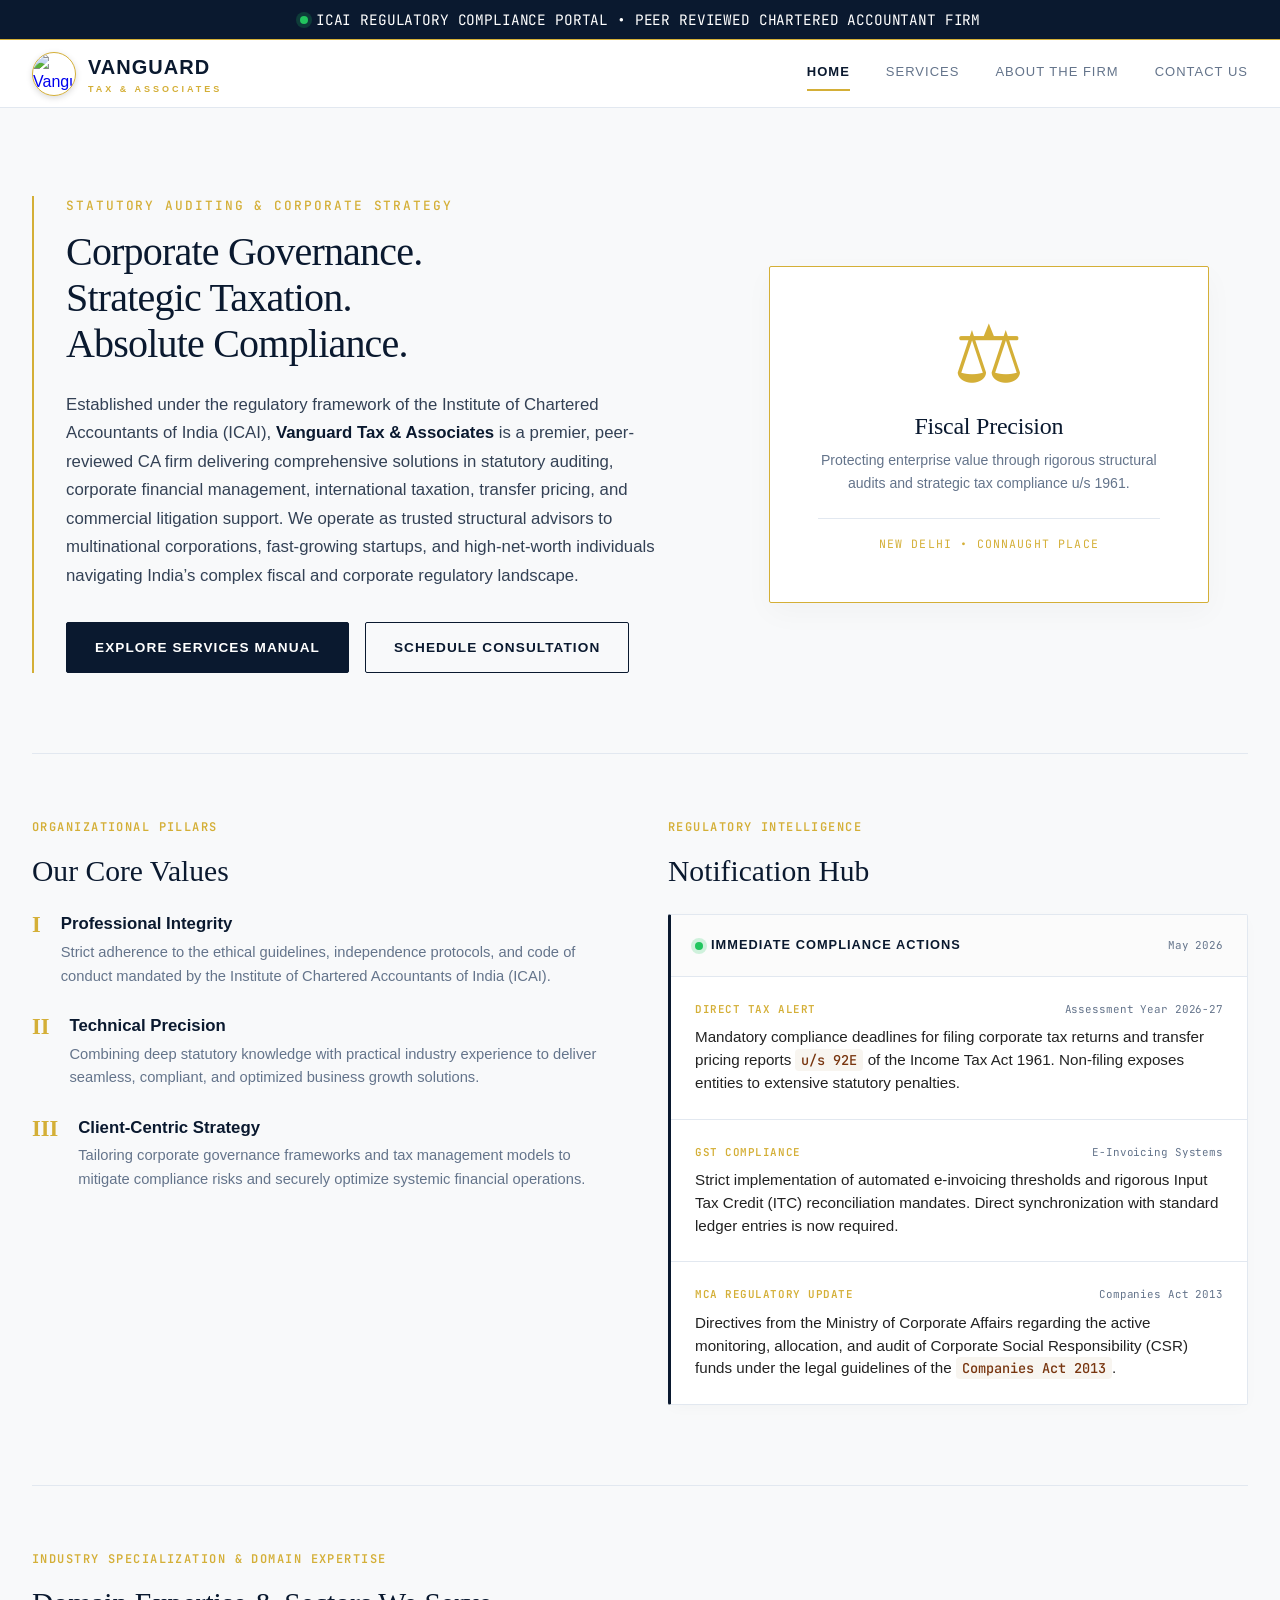
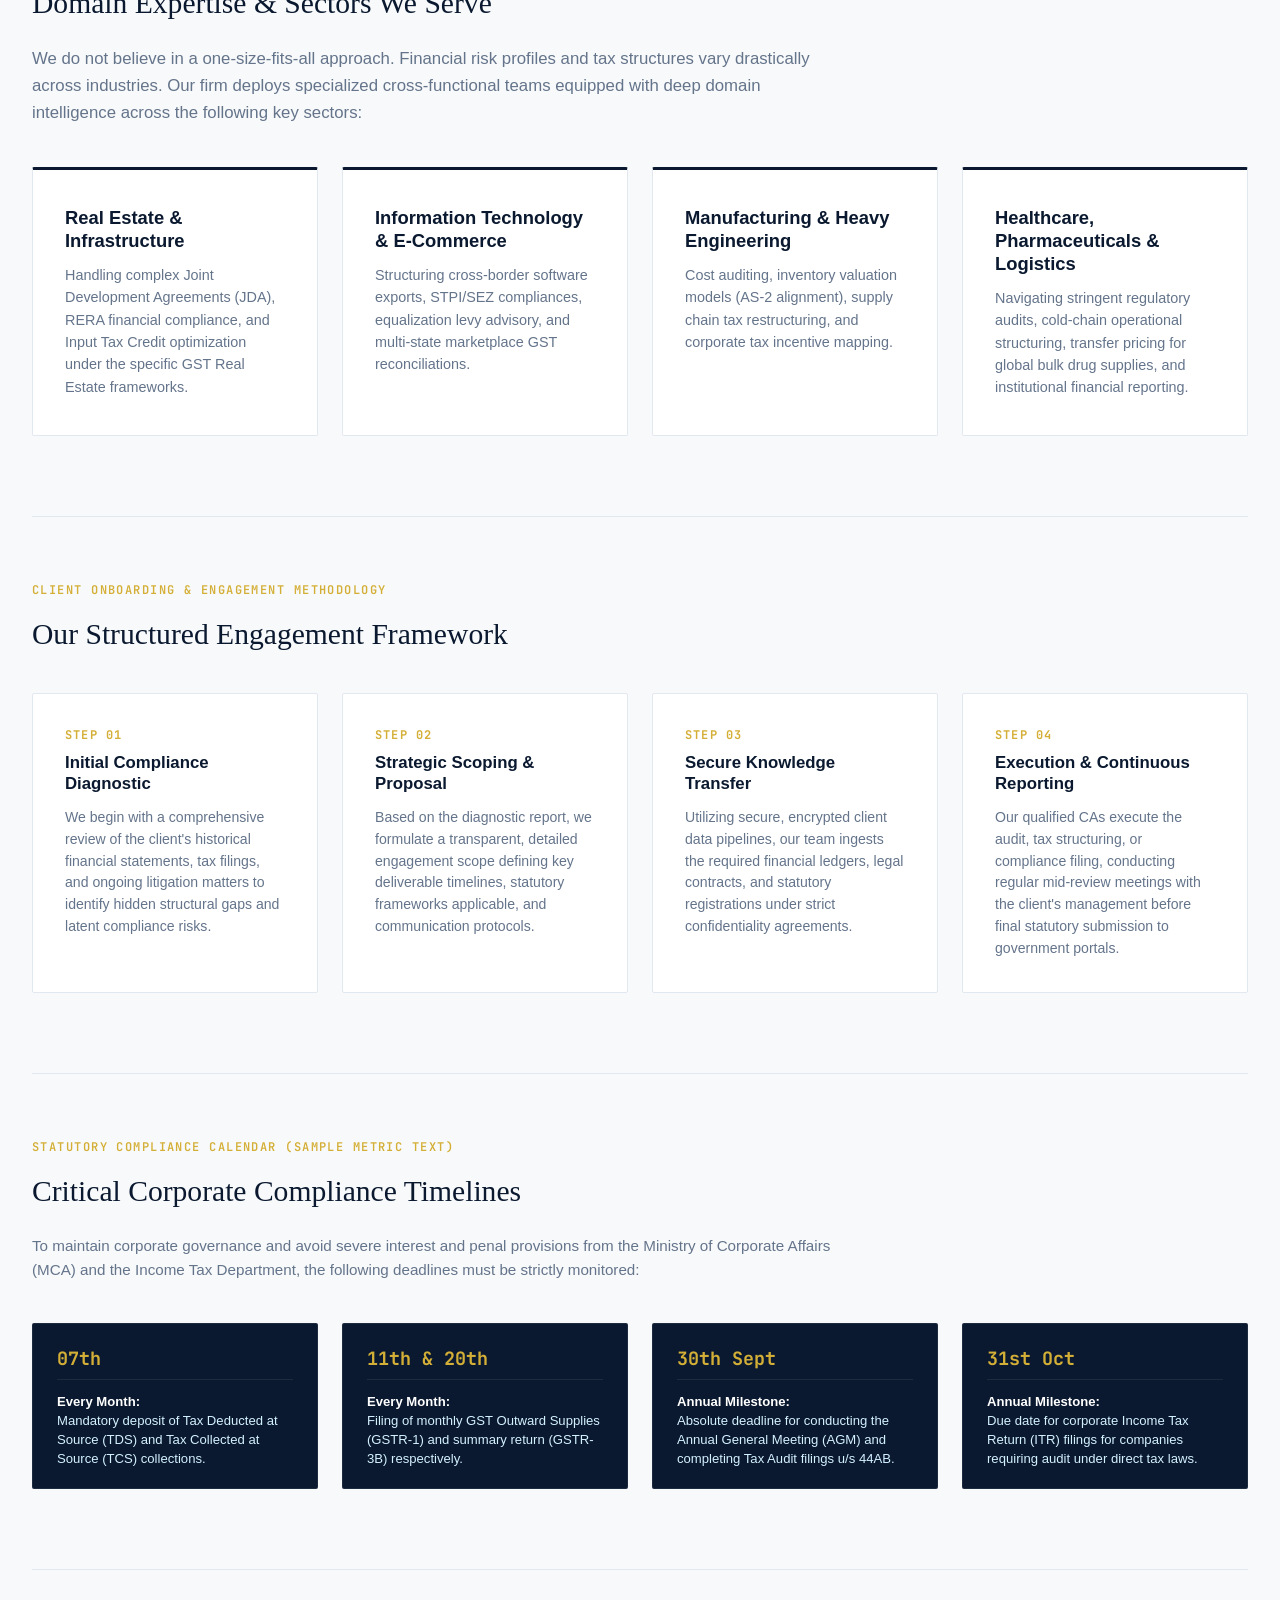
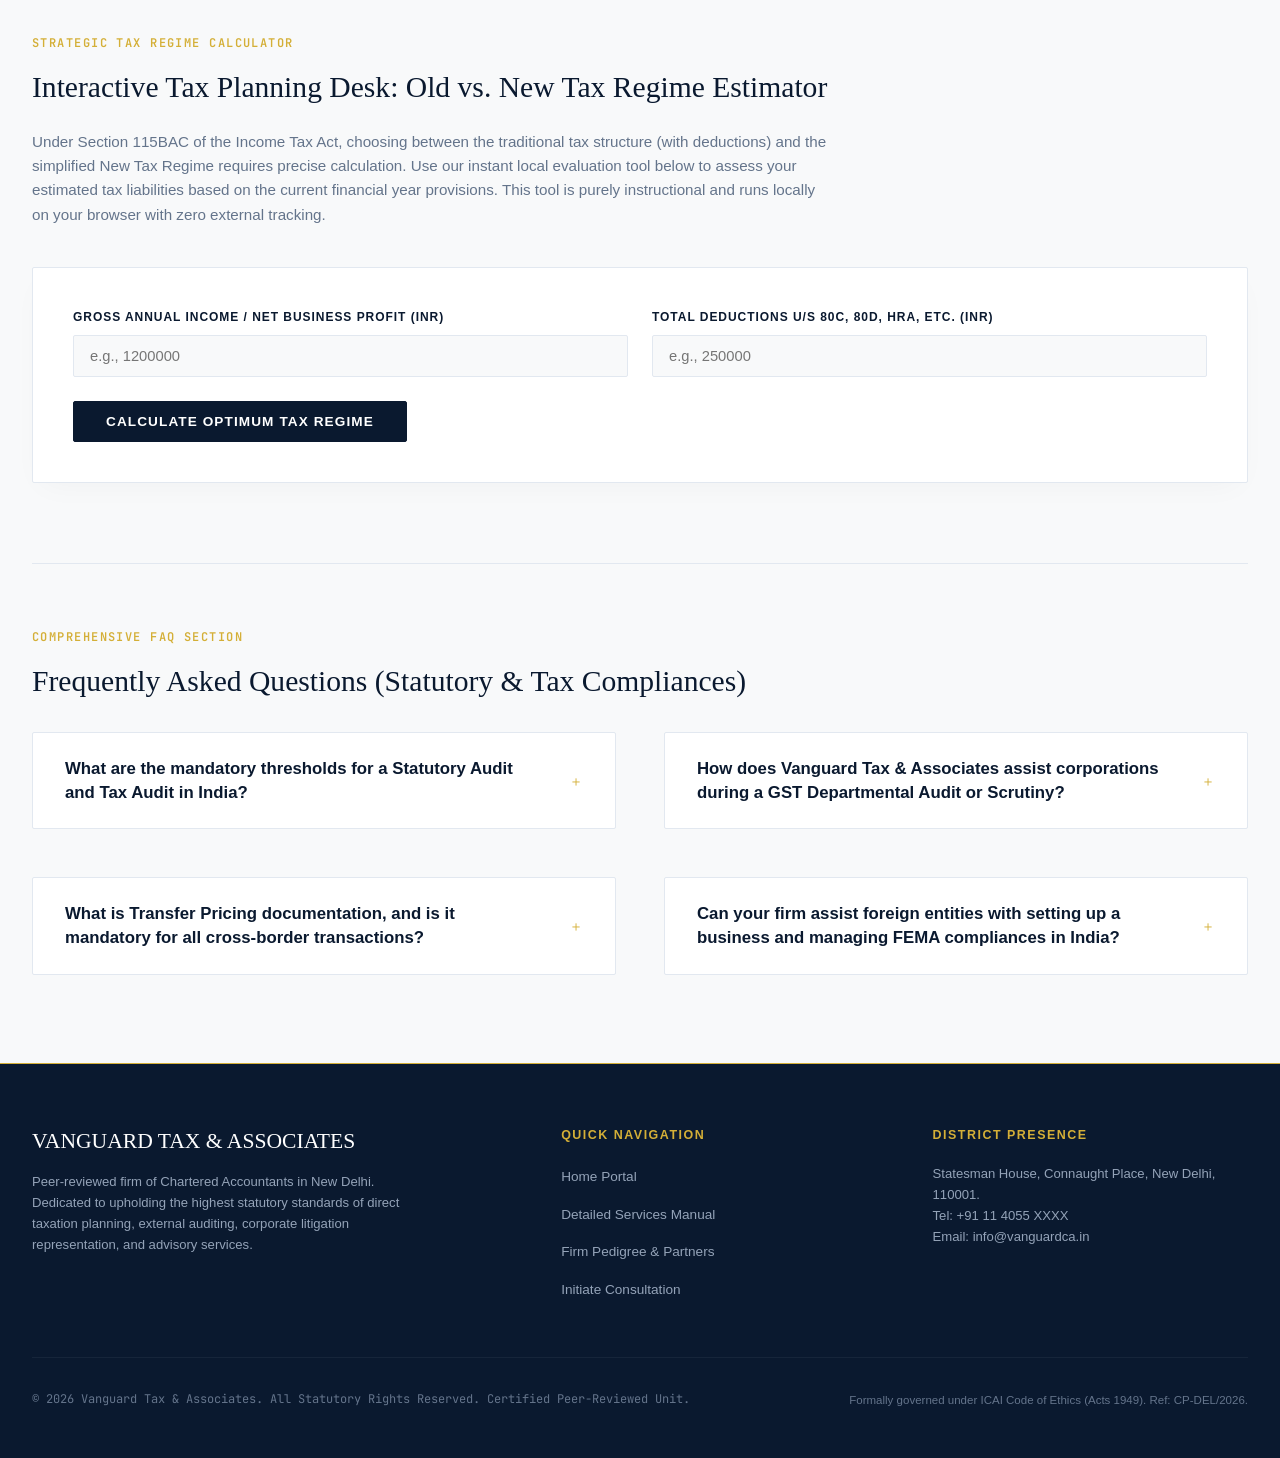
==== index.html @ 653e370d "Add files via upload" ====
<!doctype html>
<html lang="en">
  <head>
    <meta charset="UTF-8" />
    <meta name="viewport" content="width=device-width, initial-scale=1.0" />
    <title>Vanguard Tax & Associates | Premium CA Firm New Delhi</title>
    <!-- Premium Google Typography Integration -->
    <link rel="preconnect" href="https://fonts.googleapis.com" />
    <link rel="preconnect" href="https://fonts.gstatic.com" crossorigin />
    <link href="https://fonts.googleapis.com/css2?family=Inter:wght@400;500;600;700&family=Playfair+Display:ital,wght@0,500;0,600;0,700;1,400&family=JetBrains+Mono:wght@400;500;600&display=swap" rel="stylesheet" />
    <link rel="icon" type="image/png" href="./assets/vanguard_logo.png" />
    <link rel="stylesheet" href="./style.css" />
  </head>
  <body>

    <!-- Statutory Regulatory Top Banner -->
    <div class="statutory-header-banner" id="bannerTop">
      <div class="container">
        <span class="tracker-pulse"></span>
        <span class="text-mono">ICAI Regulatory Compliance Portal • Peer Reviewed Chartered Accountant Firm</span>
      </div>
    </div>

    <!-- Sticky Navigation & Premium Brand Header -->
    <header id="siteHeader">
      <div class="container header-container">
        <!-- Logo Emblem & Text -->
        <a href="/" class="logo-block" id="logoLink">
          <img src="./assets/vanguard_logo.png" alt="Vanguard Logo" class="logo-graphic-img" id="logoGraphic" referrerPolicy="no-referrer">
          <div class="logo-text">
            <span class="logo-title">VANGUARD</span>
            <span class="logo-subtitle">TAX & ASSOCIATES</span>
          </div>
        </a>

        <!-- Mobile Navigation Hamburger -->
        <button class="menu-toggle" id="menuBtn" aria-label="Toggle Navigation Menu">
          <span></span>
          <span></span>
          <span></span>
        </button>

        <!-- Desktop Navigation Menu -->
        <nav id="navMenu">
          <a href="/" class="nav-link active-nav" id="navLinkHome">Home</a>
          <a href="./services" class="nav-link" id="navLinkServices">Services</a>
          <a href="./about" class="nav-link" id="navLinkAbout">About the Firm</a>
          <a href="./contact" class="nav-link" id="navLinkContact">Contact Us</a>
        </nav>
      </div>
    </header>

    <!-- Main Workspace Area -->
    <main id="mainWorkspace">

      <!-- ============================================== -->
      <!-- PAGE 1: HOME PAGE VIEW                        -->
      <!-- ============================================== -->
      <section id="home" class="page-section">
        <div class="container">
          <div class="hero-layout">
            <!-- Left Editorial Text Content -->
            <div class="hero-editorial" id="heroTextPanel">
              <span class="hero-label">STATUTORY AUDITING & CORPORATE STRATEGY</span>
              <h1 class="hero-title" id="mainHeadline">
                Corporate Governance. <br />
                Strategic Taxation. <br />
                Absolute Compliance.
              </h1>
              <p class="hero-body" id="firmOverview">
                Established under the regulatory framework of the Institute of Chartered Accountants of India (ICAI), 
                <strong>Vanguard Tax & Associates</strong> is a premier, peer-reviewed CA firm delivering comprehensive solutions 
                in statutory auditing, corporate financial management, international taxation, transfer pricing, and commercial 
                litigation support. We operate as trusted structural advisors to multinational corporations, fast-growing 
                startups, and high-net-worth individuals navigating India’s complex fiscal and corporate regulatory landscape.
              </p>
              <div class="cta-group">
                <a href="./services" class="btn btn-primary" id="homeCtaServices">Explore Services Manual</a>
                <a href="./contact" class="btn btn-secondary" id="homeCtaContact">Schedule Consultation</a>
              </div>
            </div>

            <!-- Right Image Placeholder / Emblem Element -->
            <div style="display: flex; justify-content: center; align-items: center;" id="heroDesignPanel">
              <div style="border: 1px solid var(--color-border-gold); padding: 3rem; background-color: var(--color-bg-card); text-align: center; border-radius: 2px; box-shadow: 0 10px 30px rgba(0,0,0,0.03); max-width: 440px;">
                <span style="font-family: var(--font-serif); font-size: 5rem; line-height: 1; color: var(--color-secondary); display: block; margin-bottom: 1rem;">⚖</span>
                <h3 style="font-size: 1.5rem; margin-bottom: 0.5rem; letter-spacing: -0.01em;">Fiscal Precision</h3>
                <p style="font-size: 0.88rem; color: var(--color-neutral-muted); margin-bottom: 1.5rem;">Protecting enterprise value through rigorous structural audits and strategic tax compliance u/s 1961.</p>
                <div style="font-family: var(--font-mono); font-size: 0.72rem; color: var(--color-secondary); border-top: 1px solid var(--color-border-subtle); padding-top: 1rem; text-transform: uppercase; letter-spacing: 0.1em;">
                  NEW DELHI • CONNAUGHT PLACE
                </div>
              </div>
            </div>
          </div>

          <!-- Horizontal Segment: Core Values & Regulatory Updates -->
          <div class="home-row">
            <!-- Core Values Segment -->
            <div id="coreValuesColumn">
              <span class="section-tag">ORGANIZATIONAL PILLARS</span>
              <h2 class="sculpted-heading">Our Core Values</h2>
              <div class="values-container" id="valuesContainer">
                <!-- Value 1 -->
                <div class="value-item" id="valueItem1">
                  <div class="value-marker">I</div>
                  <div class="value-content">
                    <h4>Professional Integrity</h4>
                    <p>Strict adherence to the ethical guidelines, independence protocols, and code of conduct mandated by the Institute of Chartered Accountants of India (ICAI).</p>
                  </div>
                </div>
                <!-- Value 2 -->
                <div class="value-item" id="valueItem2">
                  <div class="value-marker">II</div>
                  <div class="value-content">
                    <h4>Technical Precision</h4>
                    <p>Combining deep statutory knowledge with practical industry experience to deliver seamless, compliant, and optimized business growth solutions.</p>
                  </div>
                </div>
                <!-- Value 3 -->
                <div class="value-item" id="valueItem3">
                  <div class="value-marker">III</div>
                  <div class="value-content">
                    <h4>Client-Centric Strategy</h4>
                    <p>Tailoring corporate governance frameworks and tax management models to mitigate compliance risks and securely optimize systemic financial operations.</p>
                  </div>
                </div>
              </div>
            </div>

            <!-- Interactive Regulatory Tracker Segment -->
            <div id="trackerColumn">
              <span class="section-tag">REGULATORY INTELLIGENCE</span>
              <h2 class="sculpted-heading">Notification Hub</h2>
              <div class="tracker-card" id="trackerCard">
                <div class="tracker-header">
                  <span class="tracker-title">
                    <span class="tracker-pulse"></span>
                    Immediate Compliance Actions
                  </span>
                  <span class="tracker-date text-mono">May 2026</span>
                </div>
                <!-- Alert List -->
                <div class="tracker-list">
                  <!-- Alert 1 -->
                  <div class="tracker-item" id="trackerItemIT">
                    <div class="badge-row">
                      <span class="tracker-category">Direct Tax Alert</span>
                      <span class="tracker-date text-mono">Assessment Year 2026-27</span>
                    </div>
                    <p class="tracker-text">
                      Mandatory compliance deadlines for filing corporate tax returns and transfer pricing reports <span class="legal-code">u/s 92E</span> of the Income Tax Act 1961. Non-filing exposes entities to extensive statutory penalties.
                    </p>
                  </div>
                  <!-- Alert 2 -->
                  <div class="tracker-item" id="trackerItemGST">
                    <div class="badge-row">
                      <span class="tracker-category">GST Compliance</span>
                      <span class="tracker-date text-mono">E-Invoicing Systems</span>
                    </div>
                    <p class="tracker-text">
                      Strict implementation of automated e-invoicing thresholds and rigorous Input Tax Credit (ITC) reconciliation mandates. Direct synchronization with standard ledger entries is now required.
                    </p>
                  </div>
                  <!-- Alert 3 -->
                  <div class="tracker-item" id="trackerItemMCA">
                    <div class="badge-row">
                      <span class="tracker-category">MCA Regulatory Update</span>
                      <span class="tracker-date text-mono">Companies Act 2013</span>
                    </div>
                    <p class="tracker-text">
                      Directives from the Ministry of Corporate Affairs regarding the active monitoring, allocation, and audit of Corporate Social Responsibility (CSR) funds under the legal guidelines of the <span class="legal-code">Companies Act 2013</span>.
                    </p>
                  </div>
                </div>
              </div>
            </div>
          </div>

          <!-- ============================================== -->
          <!-- INDUSTRY SECTORS WE SERVE                      -->
          <!-- ============================================== -->
          <div class="industry-wrapper" id="industrySpecialization">
            <span class="section-tag">INDUSTRY SPECIALIZATION & DOMAIN EXPERTISE</span>
            <h2 class="sculpted-heading">Domain Expertise & Sectors We Serve</h2>
            <p class="industry-desc">
              We do not believe in a one-size-fits-all approach. Financial risk profiles and tax structures vary drastically across industries. Our firm deploys specialized cross-functional teams equipped with deep domain intelligence across the following key sectors:
            </p>
            <div class="industry-bento-grid">
              <!-- Sector 1 -->
              <div class="industry-sector-box" id="sectorRealEstate">
                <h3 class="sector-title">Real Estate & Infrastructure</h3>
                <p class="sector-text">
                  Handling complex Joint Development Agreements (JDA), RERA financial compliance, and Input Tax Credit optimization under the specific GST Real Estate frameworks.
                </p>
              </div>
              <!-- Sector 2 -->
              <div class="industry-sector-box" id="sectorTechEcommerce">
                <h3 class="sector-title">Information Technology & E-Commerce</h3>
                <p class="sector-text">
                  Structuring cross-border software exports, STPI/SEZ compliances, equalization levy advisory, and multi-state marketplace GST reconciliations.
                </p>
              </div>
              <!-- Sector 3 -->
              <div class="industry-sector-box" id="sectorManufacturing">
                <h3 class="sector-title">Manufacturing & Heavy Engineering</h3>
                <p class="sector-text">
                  Cost auditing, inventory valuation models (AS-2 alignment), supply chain tax restructuring, and corporate tax incentive mapping.
                </p>
              </div>
              <!-- Sector 4 -->
              <div class="industry-sector-box" id="sectorHealthcare">
                <h3 class="sector-title">Healthcare, Pharmaceuticals & Logistics</h3>
                <p class="sector-text">
                  Navigating stringent regulatory audits, cold-chain operational structuring, transfer pricing for global bulk drug supplies, and institutional financial reporting.
                </p>
              </div>
            </div>
          </div>

          <!-- ============================================== -->
          <!-- CLIENT ONBOARDING & METHODOLOGY                -->
          <!-- ============================================== -->
          <div class="engagement-wrapper" id="clientEngagement">
            <span class="section-tag">CLIENT ONBOARDING & ENGAGEMENT METHODOLOGY</span>
            <h2 class="sculpted-heading">Our Structured Engagement Framework</h2>
            <div class="steps-timeline-grid">
              <!-- Step 1 -->
              <div class="step-box" id="stepDiagnostic">
                <span class="step-num">Step 01</span>
                <h3 class="step-heading">Initial Compliance Diagnostic</h3>
                <p class="step-desc">
                  We begin with a comprehensive review of the client's historical financial statements, tax filings, and ongoing litigation matters to identify hidden structural gaps and latent compliance risks.
                </p>
              </div>
              <!-- Step 2 -->
              <div class="step-box" id="stepProposal">
                <span class="step-num">Step 02</span>
                <h3 class="step-heading">Strategic Scoping & Proposal</h3>
                <p class="step-desc">
                  Based on the diagnostic report, we formulate a transparent, detailed engagement scope defining key deliverable timelines, statutory frameworks applicable, and communication protocols.
                </p>
              </div>
              <!-- Step 3 -->
              <div class="step-box" id="stepTransfer">
                <span class="step-num">Step 03</span>
                <h3 class="step-heading">Secure Knowledge Transfer</h3>
                <p class="step-desc">
                  Utilizing secure, encrypted client data pipelines, our team ingests the required financial ledgers, legal contracts, and statutory registrations under strict confidentiality agreements.
                </p>
              </div>
              <!-- Step 4 -->
              <div class="step-box" id="stepExecution">
                <span class="step-num">Step 04</span>
                <h3 class="step-heading">Execution & Continuous Reporting</h3>
                <p class="step-desc">
                  Our qualified CAs execute the audit, tax structuring, or compliance filing, conducting regular mid-review meetings with the client's management before final statutory submission to government portals.
                </p>
              </div>
            </div>
          </div>

          <!-- ============================================== -->
          <!-- STATUTORY COMPLIANCE CALENDAR                  -->
          <!-- ============================================== -->
          <div class="compliance-calendar-wrapper" id="complianceCalendar">
            <span class="section-tag">STATUTORY COMPLIANCE CALENDAR (SAMPLE METRIC TEXT)</span>
            <h2 class="sculpted-heading">Critical Corporate Compliance Timelines</h2>
            <p class="calendar-disclaimer">
              To maintain corporate governance and avoid severe interest and penal provisions from the Ministry of Corporate Affairs (MCA) and the Income Tax Department, the following deadlines must be strictly monitored:
            </p>
            <div class="calendar-timeline-grid">
              <!-- Timeline 1 -->
              <div class="calendar-entry" id="calEntryTds">
                <div class="calendar-header-day">07th</div>
                <p class="calendar-detail-text">
                  <strong>Every Month:</strong><br />
                  Mandatory deposit of Tax Deducted at Source (TDS) and Tax Collected at Source (TCS) collections.
                </p>
              </div>
              <!-- Timeline 2 -->
              <div class="calendar-entry" id="calEntryGst">
                <div class="calendar-header-day">11th & 20th</div>
                <p class="calendar-detail-text">
                  <strong>Every Month:</strong><br />
                  Filing of monthly GST Outward Supplies (GSTR-1) and summary return (GSTR-3B) respectively.
                </p>
              </div>
              <!-- Timeline 3 -->
              <div class="calendar-entry" id="calEntryTaxAudit">
                <div class="calendar-header-day">30th Sept</div>
                <p class="calendar-detail-text">
                  <strong>Annual Milestone:</strong><br />
                  Absolute deadline for conducting the Annual General Meeting (AGM) and completing Tax Audit filings u/s 44AB.
                </p>
              </div>
              <!-- Timeline 4 -->
              <div class="calendar-entry" id="calEntryItr">
                <div class="calendar-header-day">31st Oct</div>
                <p class="calendar-detail-text">
                  <strong>Annual Milestone:</strong><br />
                  Due date for corporate Income Tax Return (ITR) filings for companies requiring audit under direct tax laws.
                </p>
              </div>
            </div>
          </div>

          <!-- ============================================== -->
          <!-- STRATEGIC TAX REGIME CALCULATOR               -->
          <!-- ============================================== -->
          <div class="tax-calculator-wrapper" id="taxPlanningDesk">
            <span class="section-tag">STRATEGIC TAX REGIME CALCULATOR</span>
            <h2 class="sculpted-heading">Interactive Tax Planning Desk: Old vs. New Tax Regime Estimator</h2>
            <p class="calendar-disclaimer">
              Under Section 115BAC of the Income Tax Act, choosing between the traditional tax structure (with deductions) and the simplified New Tax Regime requires precise calculation. Use our instant local evaluation tool below to assess your estimated tax liabilities based on the current financial year provisions. This tool is purely instructional and runs locally on your browser with zero external tracking.
            </p>
            
            <div id="taxCalcContainer" class="tax-calc-card">
              <form id="taxRegimeCalculator" class="tax-calc-form" onsubmit="return false;">
                <div class="tax-calc-grid">
                  <div class="form-group">
                    <label class="form-label" for="calcGrossIncome">Gross Annual Income / Net Business Profit (INR)</label>
                    <input type="number" id="calcGrossIncome" class="form-input" placeholder="e.g., 1200000" min="0" required />
                  </div>
                  <div class="form-group">
                    <label class="form-label" for="calcDeductions">Total Deductions u/s 80C, 80D, HRA, etc. (INR)</label>
                    <input type="number" id="calcDeductions" class="form-input" placeholder="e.g., 250000" min="0" />
                  </div>
                </div>

                <div style="margin-top: 1.5rem; text-align: left;">
                  <button type="button" id="btnCalcTax" class="btn btn-primary" style="width: auto; padding: 0.75rem 2rem;">
                    Calculate Optimum Tax Regime
                  </button>
                </div>
              </form>

              <!-- Calculation Result Display -->
              <div id="taxCalcResults" class="tax-calc-results" style="display: none; margin-top: 2rem; border-top: 1px solid var(--color-border-subtle); padding-top: 2rem;">
                <div class="results-grid" style="display: grid; grid-template-columns: repeat(auto-fit, minmax(240px, 1fr)); gap: 1.5rem; margin-bottom: 2rem;">
                  <!-- Old Regime Output Box -->
                  <div class="result-box old-regime-result" style="border: 1px solid var(--color-border-subtle); padding: 1.5rem; border-radius: 2px; background-color: var(--color-bg-base);">
                    <span style="font-family: var(--font-mono); font-size: 0.75rem; color: var(--color-neutral-muted); text-transform: uppercase; letter-spacing: 0.05em; display: block; margin-bottom: 0.5rem;">Option A (Traditional)</span>
                    <h4 style="font-size: 1.05rem; margin-bottom: 0.5rem; font-weight: 700; color: var(--color-primary);">Old Tax Regime Liability</h4>
                    <p id="outOldTax" style="font-family: var(--font-mono); font-size: 1.5rem; font-weight: 700; color: var(--color-primary); margin: 0;">₹0</p>
                    <span style="font-size: 0.75rem; color: var(--color-neutral-muted);">Includes Sec 87A rebate & 4% cess</span>
                  </div>
                  
                  <!-- New Regime Output Box -->
                  <div class="result-box new-regime-result" style="border: 1px solid var(--color-border-subtle); padding: 1.5rem; border-radius: 2px; background-color: var(--color-bg-base);">
                    <span style="font-family: var(--font-mono); font-size: 0.75rem; color: var(--color-neutral-muted); text-transform: uppercase; letter-spacing: 0.05em; display: block; margin-bottom: 0.5rem;">Option B (Simplified)</span>
                    <h4 style="font-size: 1.05rem; margin-bottom: 0.5rem; font-weight: 700; color: var(--color-primary);">New Tax Regime Liability</h4>
                    <p id="outNewTax" style="font-family: var(--font-mono); font-size: 1.5rem; font-weight: 700; color: var(--color-secondary); margin: 0;">₹0</p>
                    <span style="font-size: 0.75rem; color: var(--color-neutral-muted);">Includes Sec 87A rebate & 4% cess</span>
                  </div>
                </div>

                <!-- Strategic Verdict Section -->
                <div id="vanguardVerdictCard" style="border-top: 3px solid var(--color-secondary); padding: 1.75rem 2.25rem; border-radius: 2px; background-color: var(--color-bg-card); border-left: 1px solid var(--color-border-subtle); border-right: 1px solid var(--color-border-subtle); border-bottom: 1px solid var(--color-border-subtle);">
                  <span style="font-family: var(--font-mono); font-size: 0.75rem; color: var(--color-secondary); font-weight: 700; text-transform: uppercase; letter-spacing: 0.1em; display: block; margin-bottom: 0.5rem;">VANGUARD STRATEGIC VERDICT</span>
                  <p id="outVerdictText" style="font-family: var(--font-sans); font-size: 0.95rem; line-height: 1.6; color: var(--color-primary); font-weight: 600; margin: 0;">
                    Strategy Advice: Enter your gross income inputs above to evaluate the optimum compliance path.
                  </p>
                </div>
              </div>
            </div>
          </div>

          <!-- ============================================== -->
          <!-- COMPREHENSIVE FAQ SECTION                      -->
          <!-- ============================================== -->
          <div class="faq-wrapper" id="complianceFaq">
            <span class="section-tag">COMPREHENSIVE FAQ SECTION</span>
            <h2 class="sculpted-heading">Frequently Asked Questions (Statutory & Tax Compliances)</h2>
            <div class="faq-grid">
              <!-- FAQ 1 -->
              <div class="faq-card" id="faqAuditThresholds">
                <h3 class="faq-question">What are the mandatory thresholds for a Statutory Audit and Tax Audit in India?</h3>
                <p class="faq-answer">
                  Under the Companies Act 2013, every incorporated company, regardless of its turnover or capital, must undergo a mandatory Statutory Audit annually. For Tax Audits u/s 44AB of the Income Tax Act 1961, the threshold is applicable to businesses whose total turnover exceeds INR 10 Crore (provided cash transactions are limited to 5%), and for professionals, if their gross receipts exceed INR 50 Lakhs.
                </p>
              </div>
              <!-- FAQ 2 -->
              <div class="faq-card" id="faqGstAuditSupport">
                <h3 class="faq-question">How does Vanguard Tax & Associates assist corporations during a GST Departmental Audit or Scrutiny?</h3>
                <p class="faq-answer">
                  Our indirect tax wing handles the entire lifecycle of a GST Audit (under Section 65). We assist in pre-audit documentation vetting, data reconciliation between GSTR-1, GSTR-3B, and GSTR-2B, drafting technical legal replies to FORM GST ADT-01, and presenting representations directly before the GST authorities to safeguard the client from unjustified tax demands or penalties.
                </p>
              </div>
              <!-- FAQ 3 -->
              <div class="faq-card" id="faqTransferPricing">
                <h3 class="faq-question">What is Transfer Pricing documentation, and is it mandatory for all cross-border transactions?</h3>
                <p class="faq-answer">
                  Transfer Pricing regulations under Section 92E of the Income Tax Act mandate that all international transactions between associated enterprises must be conducted at an Arm’s Length Price (ALP). It is mandatory for any enterprise entering into such transactions to maintain robust documentation and file Form 3CEB through a Chartered Accountant if the aggregate value of international transactions exceeds INR 1 Crore.
                </p>
              </div>
              <!-- FAQ 4 -->
              <div class="faq-card" id="faqFemaAdvisory">
                <h3 class="faq-question">Can your firm assist foreign entities with setting up a business and managing FEMA compliances in India?</h3>
                <p class="faq-answer">
                  Yes, we provide end-to-end foreign direct investment (FDI) advisory. This includes structuring the Indian entity (Wholly Owned Subsidiary or Liaison Office), securing necessary regulatory approvals, coordinating with Authorized Dealer (AD) Banks, and ensuring strict compliance with the Foreign Exchange Management Act (FEMA) by filing the Single Master Form (SMF) via the RBI portal.
                </p>
              </div>
            </div>
          </div>

        </div>
      </section>

    </main>

    <!-- ============================================== -->
    <!-- PRESTIGIOUS FOOTER SYSTEM                      -->
    <!-- ============================================== -->
    <footer id="siteFooter">
      <div class="container">
        <div class="footer-grid">
          <!-- Foot Column 1: Brand Info -->
          <div class="footer-brand" id="footBrand">
            <h3>VANGUARD TAX & ASSOCIATES</h3>
            <p style="margin-top: 1rem; max-width: 400px;">
              Peer-reviewed firm of Chartered Accountants in New Delhi. Dedicated to upholding the highest statutory standards 
              of direct taxation planning, external auditing, corporate litigation representation, and advisory services.
            </p>
          </div>

          <!-- Foot Column 2: Navigation Links -->
          <div class="footer-column" id="footLinks">
            <h4>Quick Navigation</h4>
            <ul class="footer-links">
              <li><a href="/" class="footer-link">Home Portal</a></li>
              <li><a href="./services" class="footer-link">Detailed Services Manual</a></li>
              <li><a href="./about" class="footer-link">Firm Pedigree & Partners</a></li>
              <li><a href="./contact" class="footer-link">Initiate Consultation</a></li>
            </ul>
          </div>

          <!-- Foot Column 3: Regional Hub info -->
          <div class="footer-column" id="footPresence">
            <h4>District Presence</h4>
            <p style="font-size: 0.82rem; line-height: 1.6; color: #94a3b8;">
              Statesman House, Connaught Place, New Delhi, 110001.<br />
              Tel: +91 11 4055 XXXX <br />
              Email: info@vanguardca.in
            </p>
          </div>
        </div>

        <div class="footer-bottom">
          <div class="footer-copyright" id="footCopyright">
            &copy; 2026 Vanguard Tax & Associates. All Statutory Rights Reserved. Certified Peer-Reviewed Unit.
          </div>
          <div class="footer-icai" id="footDisclaimerNotice">
            Formally governed under ICAI Code of Ethics (Acts 1949). Ref: CP-DEL/2026.
          </div>
        </div>
      </div>
    </footer>

    <!-- Vanilla Script Execution Link -->
    <script type="module" src="./script.js"></script>
  </body>
</html>
---- style.css ----
/* 
 * VANGUARD TAX & ASSOCIATES - PREMIUM CORPORATE STYLE SHEET
 * Custom bespoke CSS for a premium, authoritative Chartered Accountant firm.
 * Responsive layout scales gracefully from mobile to desktop wide monitors.
 */

:root {
  /* Premium Corporate Color Palette - Institutional Prestige Theme */
  --color-primary: #0a192f;       /* Rich Institutional Navy Blue */
  --color-secondary: #d4af37;     /* Regal Metallic Gold Accent */
  --color-accent-dark: #b8932c;   /* Secure Dark Gold Accent */
  --color-neutral-dark: #222222;   /* Charcoal Black for deep, readable corporate copy */
  --color-neutral-muted: #64748B;  /* Slate Blue/Gray for supporting metadata */
  --color-bg-base: #f8f9fa;        /* Ultra-Soft Corporate Gray */
  --color-bg-card: #ffffff;        /* Pure Crisp White Card Component Panels */
  --color-bg-alert: #fef9c3;       /* Soft alert highlight background */
  --color-border-subtle: #e2e8f0;  /* Strict thin-line border dividers */
  --color-border-gold: #d4af37;    /* Regal Metallic Gold borders */
  --font-serif: "Times New Roman", Garamond, Georgia, serif; /* Majestic Serif Headings */
  --font-sans: Arial, Helvetica, sans-serif;                 /* Clean Modern Body Font Stack */
  --font-mono: "JetBrains Mono", "Courier New", monospace;
  --max-width-desktop: 1280px;
  --header-height: 68px;
  --transition-smooth: all 0.22s cubic-bezier(0.4, 0, 0.2, 1);
}

/* Reset and Core Layout */
*, *::before, *::after {
  box-sizing: border-box;
  margin: 0;
  padding: 0;
}

html {
  scroll-behavior: smooth;
  font-family: var(--font-sans);
  color: var(--color-neutral-dark);
  background-color: var(--color-bg-base);
  line-height: 1.6;
}

body {
  min-height: 100vh;
  display: flex;
  flex-direction: column;
}

/* Typography Base styling */
h1, h2, h3, h4 {
  font-family: var(--font-serif);
  color: var(--color-primary);
  line-height: 1.25;
  font-weight: 500;
}

p {
  color: var(--color-neutral-dark);
  font-size: 0.98rem;
}

strong {
  font-weight: 600;
  color: var(--color-primary);
}

.text-mono {
  font-family: var(--font-mono);
  font-size: 0.9rem;
  letter-spacing: -0.01em;
}

.legal-code {
  font-family: var(--font-mono);
  background-color: rgba(197, 168, 128, 0.12);
  color: #78350f;
  padding: 2px 6px;
  border-radius: 4px;
  font-size: 0.85rem;
  font-weight: 500;
}

/* Global Container Utility */
.container {
  width: 100%;
  max-width: var(--max-width-desktop);
  margin-left: auto;
  margin-right: auto;
  padding-left: 2rem;
  padding-right: 2rem;
}

@media (max-width: 768px) {
  .container {
    padding-left: 1.25rem;
    padding-right: 1.25rem;
  }
}

/* Premium Sticky Header & Navigation */
header {
  position: sticky;
  top: 0;
  width: 100%;
  background-color: var(--color-bg-card);
  backdrop-filter: blur(12px);
  border-bottom: 1px solid var(--color-border-subtle);
  z-index: 100;
  height: var(--header-height);
  transition: var(--transition-smooth);
}

.header-container {
  display: flex;
  align-items: center;
  justify-content: space-between;
  height: 100%;
}

.logo-block {
  display: flex;
  align-items: center;
  gap: 0.75rem;
  text-decoration: none;
}

.logo-graphic {
  width: 44px;
  height: 44px;
  background-color: var(--color-primary);
  border: 1px solid var(--color-secondary);
  display: flex;
  align-items: center;
  justify-content: center;
  font-family: var(--font-sans);
  color: #FFFFFF;
  font-size: 1.3em;
  font-weight: 800;
  letter-spacing: -0.05em;
  border-radius: 2px;
}

.logo-graphic-img {
  width: 44px;
  height: 44px;
  border-radius: 50%;
  object-fit: cover;
  border: 1.5px solid var(--color-secondary);
  display: block;
  box-shadow: 0 2px 6px rgba(0, 0, 0, 0.15);
}

.logo-text {
  display: flex;
  flex-direction: column;
}

.logo-title {
  font-family: var(--font-sans);
  font-size: 1.25rem;
  font-weight: 800;
  letter-spacing: 1px;
  color: var(--color-primary);
  text-transform: uppercase;
}

.logo-subtitle {
  font-size: 9px;
  text-transform: uppercase;
  letter-spacing: 3px;
  color: var(--color-secondary);
  font-weight: 600;
  margin-top: -1px;
}

/* Navigation Links */
nav {
  display: flex;
  align-items: center;
  gap: 2.25rem;
}

.nav-link {
  font-family: var(--font-sans);
  font-size: 13px;
  font-weight: 500;
  text-transform: uppercase;
  letter-spacing: 1px;
  color: var(--color-neutral-muted);
  text-decoration: none;
  border-bottom: 2px solid transparent;
  padding: 6px 0;
  transition: var(--transition-smooth);
}

.nav-link:hover {
  color: var(--color-primary);
}

.nav-link.active-nav {
  color: var(--color-primary);
  border-bottom: 2px solid var(--color-secondary);
  font-weight: 600;
}

/* Mobile Navigation Hamburger Menu */
.menu-toggle {
  display: none;
  background: none;
  border: none;
  cursor: pointer;
  padding: 6px;
  flex-direction: column;
  gap: 6px;
}

.menu-toggle span {
  display: block;
  width: 24px;
  height: 2px;
  background-color: var(--color-primary);
  transition: var(--transition-smooth);
}

/* Mobile Dropdown Styling */
@media (max-width: 900px) {
  .menu-toggle {
    display: flex;
  }

  nav {
    display: none; /* Controlled via JS toggles */
    position: absolute;
    top: var(--header-height);
    left: 0;
    width: 100%;
    flex-direction: column;
    background-color: var(--color-bg-card);
    padding: 2rem;
    gap: 1.5rem;
    box-shadow: 0 10px 15px -3px rgba(0, 0, 0, 0.05);
    border-bottom: 1px solid var(--color-border-subtle);
  }

  nav.mobile-active {
    display: flex;
  }
}

/* Main Content Views */
main {
  flex: 1;
}

.page-section {
  display: block; /* Displayed by default in multi-file architecture */
  padding-top: 3.5rem;
  padding-bottom: 5.5rem;
}

@keyframes fadeIn {
  from {
    opacity: 0;
    transform: translateY(8px);
  }
  to {
    opacity: 1;
    transform: translateY(0);
  }
}

/* Static top banner (Real compliance framework detail) */
.statutory-header-banner {
  background-color: var(--color-primary);
  color: #fff;
  font-size: 0.72rem;
  text-transform: uppercase;
  letter-spacing: 0.1em;
  padding: 8px 0;
  text-align: center;
  border-bottom: 1px solid var(--color-secondary);
}

.statutory-header-banner .container {
  display: flex;
  justify-content: center;
  align-items: center;
  gap: 0.5rem;
}

/* --- PAGE 1: HOME PAGE DESIGN --- */

.hero-layout {
  display: grid;
  grid-template-columns: 1.1fr 0.9fr;
  gap: 4rem;
  align-items: center;
  padding-top: 2rem;
}

@media (max-width: 900px) {
  .hero-layout {
    grid-template-columns: 1fr;
    gap: 2.5rem;
  }
}

.hero-editorial {
  border-left: 2px solid var(--color-secondary);
  padding-left: 2rem;
}

@media (max-width: 600px) {
  .hero-editorial {
    padding-left: 1.25rem;
  }
}

.hero-label {
  font-family: var(--font-mono);
  font-size: 0.8rem;
  text-transform: uppercase;
  letter-spacing: 0.15em;
  color: var(--color-secondary);
  font-weight: 500;
  margin-bottom: 0.75rem;
  display: block;
}

.hero-title {
  font-size: 2.5rem;
  line-height: 1.15;
  letter-spacing: -0.02em;
  margin-bottom: 1.5rem;
}

@media (max-width: 768px) {
  .hero-title {
    font-size: 2.5rem;
  }
}

.hero-body {
  font-size: 1.05rem;
  color: #334155;
  margin-bottom: 2rem;
  line-height: 1.7;
}

.cta-group {
  display: flex;
  gap: 1rem;
  flex-wrap: wrap;
}

.btn {
  display: inline-flex;
  align-items: center;
  justify-content: center;
  padding: 0.85rem 1.75rem;
  font-size: 0.85rem;
  font-weight: 600;
  text-transform: uppercase;
  letter-spacing: 0.08em;
  border-radius: 2px;
  cursor: pointer;
  text-decoration: none;
  transition: var(--transition-smooth);
  font-family: var(--font-sans);
}

.btn-primary {
  background-color: var(--color-primary);
  color: #ffffff;
  border: 1px solid var(--color-primary);
}

.btn-primary:hover {
  background-color: var(--color-secondary);
  color: #ffffff;
  border-color: var(--color-secondary);
}

.btn-secondary {
  background-color: transparent;
  color: var(--color-primary);
  border: 1px solid var(--color-primary);
}

.btn-secondary:hover {
  background-color: rgba(15, 23, 42, 0.04);
}

/* Home Section Layout */
.home-row {
  margin-top: 5rem;
  display: grid;
  grid-template-columns: 1fr 1fr;
  gap: 3.5rem;
  border-top: 1px solid var(--color-border-subtle);
  padding-top: 4rem;
}

@media (max-width: 900px) {
  .home-row {
    grid-template-columns: 1fr;
    gap: 3rem;
  }
}

.section-tag {
  font-family: var(--font-mono);
  font-size: 0.75rem;
  text-transform: uppercase;
  letter-spacing: 0.12em;
  color: var(--color-secondary);
  display: block;
  margin-bottom: 1rem;
  font-weight: 600;
}

.sculpted-heading {
  font-size: 1.85rem;
  margin-bottom: 1.5rem;
}

/* Clean Core Values Stack */
.values-container {
  display: flex;
  flex-direction: column;
  gap: 1.75rem;
}

.value-item {
  display: flex;
  gap: 1.25rem;
}

.value-marker {
  font-family: var(--font-serif);
  font-size: 1.4rem;
  color: var(--color-secondary);
  font-weight: bold;
  line-height: 1;
}

.value-content h4 {
  font-family: var(--font-sans);
  font-weight: 600;
  font-size: 1.05rem;
  margin-bottom: 0.35rem;
}

.value-content p {
  font-size: 0.92rem;
  color: var(--color-neutral-muted);
}

/* Interactive Notification Tracker Hub */
.tracker-card {
  background-color: var(--color-bg-card);
  border: 1px solid var(--color-border-subtle);
  border-left: 3px solid var(--color-primary);
  border-radius: 2px;
  overflow: hidden;
  box-shadow: 0 4px 15px -3px rgba(15, 23, 42, 0.03);
}

.tracker-header {
  padding: 1.25rem 1.5rem;
  background-color: rgba(15, 23, 42, 0.015);
  border-bottom: 1px solid var(--color-border-subtle);
  display: flex;
  justify-content: space-between;
  align-items: center;
}

.tracker-title {
  font-family: var(--font-sans);
  font-weight: 600;
  text-transform: uppercase;
  font-size: 0.8rem;
  letter-spacing: 0.08em;
  color: var(--color-primary);
  display: flex;
  align-items: center;
  gap: 0.5rem;
}

.tracker-pulse {
  width: 8px;
  height: 8px;
  background-color: #22c55e;
  border-radius: 50%;
  box-shadow: 0 0 0 4px rgba(34, 197, 94, 0.2);
  display: inline-block;
  animation: pulse-animate 2s infinite;
}

@keyframes pulse-animate {
  0% {
    box-shadow: 0 0 0 0px rgba(34, 197, 94, 0.4);
  }
  70% {
    box-shadow: 0 0 0 6px rgba(34, 197, 94, 0);
  }
  100% {
    box-shadow: 0 0 0 0px rgba(34, 197, 94, 0);
  }
}

.tracker-list {
  display: flex;
  flex-direction: column;
}

.tracker-item {
  padding: 1.5rem;
  border-bottom: 1px solid var(--color-border-subtle);
  transition: var(--transition-smooth);
}

.tracker-item:last-child {
  border-bottom: none;
}

.tracker-item:hover {
  background-color: #fbfbfa;
}

.badge-row {
  display: flex;
  justify-content: space-between;
  align-items: center;
  margin-bottom: 0.5rem;
}

.tracker-category {
  font-family: var(--font-mono);
  font-size: 0.68rem;
  text-transform: uppercase;
  font-weight: 600;
  letter-spacing: 0.05em;
  color: var(--color-secondary);
}

.tracker-date {
  font-family: var(--font-mono);
  font-size: 0.68rem;
  color: var(--color-neutral-muted);
}

.tracker-text {
  font-size: 0.95rem;
  color: var(--color-neutral-dark);
  line-height: 1.5;
}


/* --- PAGE 2: SERVICES PAGE DESIGN --- */

.section-head-card {
  border-bottom: 1px solid var(--color-border-subtle);
  padding-bottom: 2.5rem;
  margin-bottom: 4rem;
}

.section-head-title {
  font-size: 2.5rem;
  margin-top: 0.25rem;
  margin-bottom: 0.75rem;
}

.section-head-desc {
  font-size: 1.05rem;
  color: var(--color-neutral-muted);
  max-width: 800px;
}

.services-grid {
  display: grid;
  grid-template-columns: 1fr;
  gap: 3.5rem;
}

.service-block {
  background-color: var(--color-bg-card);
  border: 1px solid var(--color-border-subtle);
  border-radius: 2px;
  overflow: hidden;
  box-shadow: 0 10px 30px -10px rgba(15, 23, 42, 0.04);
}

.service-block-header {
  padding: 2.25rem 2.5rem;
  background-color: #ffffff;
  border-bottom: 1px solid var(--color-border-subtle);
  display: flex;
  justify-content: space-between;
  align-items: center;
}

@media (max-width: 600px) {
  .service-block-header {
    padding: 1.5rem;
    flex-direction: column;
    align-items: flex-start;
    gap: 0.75rem;
  }
}

.service-block-num {
  font-family: var(--font-sans);
  font-size: 13px;
  font-weight: 700;
  color: var(--color-secondary);
  border-bottom: 2px solid var(--color-secondary);
  line-height: 1.2;
}

.service-block-title {
  font-size: 1.6rem;
  font-weight: 700;
  color: var(--color-primary);
}

.service-items-grid {
  display: grid;
  grid-template-columns: repeat(auto-fit, minmax(280px, 1fr));
  gap: 2rem;
  padding: 2.5rem;
}

@media (max-width: 600px) {
  .service-items-grid {
    padding: 1.5rem;
    grid-template-columns: 1fr;
  }
}

.service-card {
  background-color: var(--color-bg-card);
  border: 1px solid rgba(15, 23, 42, 0.05);
  padding: 1.75rem;
  border-radius: 2px;
  transition: var(--transition-smooth);
}

.service-card:hover {
  border-color: var(--color-secondary);
  transform: translateY(-2px);
  box-shadow: 0 4px 12px rgba(163, 142, 109, 0.08);
}

.service-card-title {
  font-family: var(--font-sans);
  font-weight: 600;
  font-size: 1.05rem;
  color: var(--color-primary);
  margin-bottom: 0.75rem;
  display: flex;
  align-items: flex-start;
  gap: 0.5rem;
  line-height: 1.35;
}

.service-card-title .bullet {
  color: var(--color-secondary);
  font-size: 1.15rem;
  line-height: 1;
}

.service-card-text {
  font-size: 0.9rem;
  color: var(--color-neutral-muted);
  line-height: 1.55;
}


/* --- PAGE 3: ABOUT PAGE DESIGN --- */

.about-split {
  display: grid;
  grid-template-columns: 1.1fr 0.9fr;
  gap: 4.5rem;
  align-items: start;
}

@media (max-width: 900px) {
  .about-split {
    grid-template-columns: 1fr;
    gap: 3rem;
  }
}

.about-history-box {
  padding-right: 1.5rem;
}

.about-paragraph {
  font-size: 1.05rem;
  line-height: 1.75;
  color: #334155;
  margin-bottom: 1.5rem;
}

.profile-card {
  background-color: var(--color-bg-card);
  border: 1px solid var(--color-border-gold);
  border-radius: 2px;
  overflow: hidden;
  box-shadow: 0 12px 35px -12px rgba(163, 142, 109, 0.12);
}

.profile-header {
  padding: 2.25rem 2.25rem 1.5rem 2.25rem;
  border-bottom: 1px solid var(--color-border-subtle);
  border-left: 5px solid var(--color-secondary);
  display: flex;
  flex-direction: column;
}

.profile-name {
  font-size: 1.75rem;
}

.profile-title {
  font-family: var(--font-mono);
  font-size: 0.75rem;
  text-transform: uppercase;
  color: var(--color-secondary);
  letter-spacing: 0.1em;
  font-weight: 600;
  margin-top: 0.25rem;
}

.profile-body {
  padding: 2.25rem;
}

.partner-profile-layout {
  display: block; /* Allows sequential paragraphs to flow around the floated image */
}

.partner-profile-img {
  float: left;
  margin-right: 2.25rem;
  margin-bottom: 1.25rem;
  width: 100%;
  max-width: 220px;
  height: auto;
  aspect-ratio: 4 / 4.5;
  object-fit: cover;
  border: 1px solid var(--color-secondary);
  padding: 0.35rem;
  background-color: #ffffff;
  border-radius: 2px;
  box-shadow: 0 4px 15px rgba(0, 0, 0, 0.05);
}

@media (max-width: 768px) {
  .partner-profile-img {
    float: none;
    margin: 0 auto 1.5rem auto;
    display: block;
    max-width: 200px;
  }
}

.profile-text {
  font-size: 0.95rem;
  line-height: 1.65;
  color: var(--color-neutral-dark);
}

.legal-disclaimer-box {
  margin-top: 5rem;
  border: 1px solid var(--color-border-subtle);
  border-top: 3px solid var(--color-secondary);
  background-color: #ffffff;
  padding: 2.25rem;
  border-radius: 2px;
}

.disclaimer-title {
  font-family: var(--font-sans);
  font-weight: 600;
  text-transform: uppercase;
  font-size: 0.8rem;
  letter-spacing: 0.12em;
  color: var(--color-primary);
  margin-bottom: 1rem;
}

.disclaimer-text {
  font-size: 0.85rem;
  color: #64748b;
  line-height: 1.7;
}


/* --- PAGE 4: CONTACT PAGE DESIGN --- */

.contact-layout {
  display: grid;
  grid-template-columns: 0.9fr 1.1fr;
  gap: 4rem;
  align-items: start;
}

@media (max-width: 900px) {
  .contact-layout {
    grid-template-columns: 1fr;
    gap: 3rem;
  }
}

.contact-info-block {
  display: flex;
  flex-direction: column;
  gap: 2.5rem;
}

.contact-box {
  background-color: var(--color-bg-card);
  border: 1px solid var(--color-border-subtle);
  padding: 2rem;
  border-radius: 2px;
}

.contact-box-title {
  font-family: var(--font-sans);
  font-weight: 600;
  font-size: 0.85rem;
  text-transform: uppercase;
  letter-spacing: 0.1em;
  color: var(--color-secondary);
  margin-bottom: 1.25rem;
  border-bottom: 1px solid var(--color-border-subtle);
  padding-bottom: 0.5rem;
}

.contact-detail-row {
  display: flex;
  flex-direction: column;
  gap: 0.5rem;
}

.contact-number {
  font-family: var(--font-serif);
  font-size: 1.5rem;
  color: var(--color-primary);
  text-decoration: none;
}

.contact-email {
  font-family: var(--font-mono);
  font-size: 1rem;
  color: var(--color-primary);
  text-decoration: none;
  font-weight: 500;
  border-bottom: 1px dotted var(--color-secondary);
  align-self: flex-start;
}

.contact-hours {
  font-size: 0.9rem;
  color: var(--color-neutral-muted);
}

.address-text {
  font-size: 1rem;
  line-height: 1.6;
  color: #334155;
  margin-bottom: 1.5rem;
}

/* Consultation Form Styling */
.form-card {
  background-color: var(--color-bg-card);
  border: 1px solid var(--color-border-subtle);
  border-radius: 2px;
  grid-column: span 1;
  box-shadow: 0 15px 40px -15px rgba(15, 23, 42, 0.05);
  overflow: hidden;
}

.form-header {
  padding: 1.75rem 2.25rem;
  background-color: #ffffff;
  border-bottom: 1px solid var(--color-border-subtle);
}

.form-header-title {
  font-family: var(--font-serif);
  font-size: 1.35rem;
}

.form-body {
  padding: 2.25rem;
}

.form-grid {
  display: grid;
  grid-template-columns: 1fr 1fr;
  gap: 1.5rem;
}

@media (max-width: 600px) {
  .form-grid {
    grid-template-columns: 1fr;
    gap: 1.25rem;
  }
}

.form-group-full {
  grid-column: span 2;
}

@media (max-width: 600px) {
  .form-group-full {
    grid-column: span 1;
  }
}

.form-group {
  display: flex;
  flex-direction: column;
  gap: 0.5rem;
}

.form-label {
  font-size: 0.75rem;
  text-transform: uppercase;
  font-weight: 600;
  letter-spacing: 0.08em;
  color: var(--color-primary);
}

.form-input {
  font-family: var(--font-sans);
  background-color: var(--color-bg-base);
  border: 1px solid var(--color-border-subtle);
  border-radius: 2px;
  padding: 0.75rem 1rem;
  font-size: 0.92rem;
  color: var(--color-neutral-dark);
  transition: var(--transition-smooth);
  width: 100%;
  outline: none;
}

.form-input:focus {
  border-color: var(--color-secondary);
  background-color: #ffffff;
  box-shadow: 0 0 0 3px rgba(163, 142, 109, 0.15);
}

textarea.form-input {
  resize: vertical;
  min-height: 100px;
}

.field-optional {
  font-size: 0.65rem;
  text-transform: capitalize;
  font-weight: normal;
  color: var(--color-neutral-muted);
  letter-spacing: normal;
  margin-left: 0.25rem;
}

/* Success notification panel */
.submit-success-panel {
  display: none;
  background-color: #f0fdf4;
  border: 1px solid #bbf7d0;
  border-radius: 2px;
  padding: 1.5rem;
  margin-bottom: 2rem;
  color: #166534;
  animation: slideDown 0.3s ease-out forwards;
}

@keyframes slideDown {
  from {
    opacity: 0;
    transform: translateY(-10px);
  }
  to {
    opacity: 1;
    transform: translateY(0);
  }
}

.success-icon {
  font-weight: bold;
  font-size: 1.2rem;
  margin-right: 0.5rem;
  vertical-align: middle;
}


/* --- PRESTIGIOUS FOOTER --- */

footer {
  margin-top: auto;
  background-color: var(--color-primary);
  color: #94a3b8;
  border-top: 1px solid var(--color-secondary);
  padding: 4rem 0 3rem 0;
}

.footer-grid {
  display: grid;
  grid-template-columns: 1.5fr 1fr 1fr;
  gap: 3.5rem;
  margin-bottom: 3.5rem;
}

@media (max-width: 900px) {
  .footer-grid {
    grid-template-columns: 1fr;
    gap: 2.5rem;
  }
}

.footer-brand h3 {
  font-family: var(--font-serif);
  color: #ffffff;
  font-size: 1.35rem;
  margin-bottom: 0.5rem;
}

.footer-brand p {
  color: #94a3b8;
  font-size: 0.82rem;
  line-height: 1.6;
}

.footer-column h4 {
  font-family: var(--font-sans);
  font-weight: 600;
  text-transform: uppercase;
  font-size: 0.78rem;
  letter-spacing: 0.12em;
  color: var(--color-secondary);
  margin-bottom: 1.25rem;
}

.footer-links {
  list-style: none;
  display: flex;
  flex-direction: column;
  gap: 0.75rem;
}

.footer-link {
  color: #94a3b8;
  font-size: 0.85rem;
  text-decoration: none;
  transition: var(--transition-smooth);
}

.footer-link:hover {
  color: #ffffff;
}

.footer-bottom {
  border-top: 1px solid rgba(255, 255, 255, 0.05);
  padding-top: 2rem;
  display: flex;
  justify-content: space-between;
  align-items: center;
  flex-wrap: wrap;
  gap: 1.5rem;
}

.footer-copyright {
  font-size: 0.75rem;
  color: #64748b;
  font-family: var(--font-mono);
}

.footer-icai {
  font-size: 0.72rem;
  color: #64748b;
  font-family: var(--font-sans);
}

/* ========================================================== */
/* HOME PAGE EXPANSION: GEOMETRIC BALANCE STYLIING            */
/* ========================================================== */

/* FAQ Section */
.faq-wrapper {
  margin-top: 5rem;
  border-top: 1px solid var(--color-border-subtle);
  padding-top: 4rem;
}

.faq-grid {
  display: grid;
  grid-template-columns: 1fr 1fr;
  gap: 3rem;
  margin-top: 2rem;
}

@media (max-width: 900px) {
  .faq-grid {
    grid-template-columns: 1fr;
    gap: 2rem;
  }
}

.faq-card {
  background-color: var(--color-bg-card);
  border: 1px solid var(--color-border-subtle);
  padding: 1.5rem 2rem;
  border-radius: 2px;
  cursor: pointer;
  transition: var(--transition-smooth);
}

.faq-card:hover {
  border-color: var(--color-secondary);
}

.faq-question {
  font-family: var(--font-sans);
  font-size: 1.05rem;
  font-weight: 700;
  color: var(--color-primary);
  margin-bottom: 0;
  line-height: 1.4;
  display: flex;
  justify-content: space-between;
  align-items: center;
  gap: 1.5rem;
  user-select: none;
}

.faq-question::after {
  content: '＋';
  font-size: 0.9rem;
  font-weight: 400;
  color: var(--color-secondary);
  transition: transform 0.25s ease-in-out;
  flex-shrink: 0;
}

.faq-card.faq-active .faq-question::after {
  content: '－';
}

.faq-answer {
  font-size: 0.92rem;
  color: var(--color-neutral-muted);
  line-height: 1.6;
  max-height: 0;
  overflow: hidden;
  opacity: 0;
  transition: max-height 0.25s cubic-bezier(0.4, 0, 0.2, 1), opacity 0.2s ease-out, margin-top 0.25s ease;
  margin-top: 0;
}

.faq-card.faq-active .faq-answer {
  max-height: 250px;
  opacity: 1;
  margin-top: 1rem;
}

/* Industry Specialization Sectors */
.industry-wrapper {
  margin-top: 5rem;
  border-top: 1px solid var(--color-border-subtle);
  padding-top: 4rem;
}

.industry-desc {
  font-size: 1.05rem;
  color: var(--color-neutral-muted);
  max-width: 800px;
  margin-bottom: 2.5rem;
}

.industry-bento-grid {
  display: grid;
  grid-template-columns: repeat(auto-fit, minmax(260px, 1fr));
  gap: 1.5rem;
}

.industry-sector-box {
  background-color: var(--color-bg-card);
  border: 1px solid var(--color-border-subtle);
  padding: 2.25rem 2rem;
  border-radius: 2px;
  border-top: 3px solid var(--color-primary);
  transition: var(--transition-smooth);
}

.industry-sector-box:hover {
  border-top-color: var(--color-secondary);
  transform: translateY(-2px);
  box-shadow: 0 10px 25px -10px rgba(15, 23, 42, 0.04);
}

.sector-title {
  font-family: var(--font-sans);
  font-size: 1.15rem;
  font-weight: 700;
  color: var(--color-primary);
  margin-bottom: 0.75rem;
}

.sector-text {
  font-size: 0.9rem;
  color: var(--color-neutral-muted);
  line-height: 1.55;
}

/* Engagement Steps */
.engagement-wrapper {
  margin-top: 5rem;
  border-top: 1px solid var(--color-border-subtle);
  padding-top: 4rem;
}

.steps-timeline-grid {
  display: grid;
  grid-template-columns: repeat(4, 1fr);
  gap: 1.5rem;
  margin-top: 2.5rem;
  position: relative;
}

@media (max-width: 900px) {
  .steps-timeline-grid {
    grid-template-columns: 1fr;
    gap: 2rem;
  }
}

.step-box {
  background-color: var(--color-bg-card);
  border: 1px solid var(--color-border-subtle);
  padding: 2rem;
  border-radius: 2px;
  position: relative;
  transition: var(--transition-smooth);
}

.step-box:hover {
  border-color: var(--color-secondary);
}

.step-num {
  font-family: var(--font-mono);
  font-size: 0.75rem;
  font-weight: 700;
  color: var(--color-secondary);
  text-transform: uppercase;
  margin-bottom: 0.5rem;
  display: block;
  letter-spacing: 0.1em;
}

.step-heading {
  font-family: var(--font-sans);
  font-size: 1.05rem;
  font-weight: 700;
  color: var(--color-primary);
  margin-bottom: 0.75rem;
}

.step-desc {
  font-size: 0.88rem;
  color: var(--color-neutral-muted);
  line-height: 1.55;
}

/* Compliance Calendar Section */
.compliance-calendar-wrapper {
  margin-top: 5rem;
  border-top: 1px solid var(--color-border-subtle);
  padding-top: 4rem;
}

.calendar-disclaimer {
  font-size: 0.95rem;
  color: var(--color-neutral-muted);
  max-width: 800px;
  margin-bottom: 2.5rem;
}

.calendar-timeline-grid {
  display: grid;
  grid-template-columns: repeat(4, 1fr);
  gap: 1.5rem;
}

@media (max-width: 900px) {
  .calendar-timeline-grid {
    grid-template-columns: 1fr;
  }
}

.calendar-entry {
  background-color: var(--color-primary);
  color: #94a3b8;
  border: 1px solid rgba(255, 255, 255, 0.08);
  padding: 1.25rem 1.5rem;
  border-radius: 2px;
  transition: var(--transition-smooth);
}

.calendar-entry:hover {
  border-color: var(--color-secondary);
}

.calendar-header-day {
  font-family: var(--font-mono);
  font-size: 1.15rem;
  font-weight: 700;
  color: var(--color-secondary);
  border-bottom: 1px solid rgba(255, 255, 255, 0.08);
  padding-bottom: 0.35rem;
  margin-bottom: 0.75rem;
}

.calendar-detail-text {
  font-size: 0.82rem;
  line-height: 1.45;
}

.calendar-detail-text strong {
  color: #ffffff;
}

/* ========================================================== */
/* TAX CALCULATOR SECTION                                     */
/* ========================================================== */
.tax-calculator-wrapper {
  margin-top: 5rem;
  border-top: 1px solid var(--color-border-subtle);
  padding-top: 4rem;
}

.tax-calc-card {
  background-color: var(--color-bg-card);
  border: 1px solid var(--color-border-subtle);
  padding: 2.5rem;
  border-radius: 2px;
  box-shadow: 0 10px 30px -10px rgba(15, 23, 42, 0.04);
}

.tax-calc-grid {
  display: grid;
  grid-template-columns: 1fr 1fr;
  gap: 1.5rem;
}

@media (max-width: 768px) {
  .tax-calc-grid {
    grid-template-columns: 1fr;
    gap: 1.25rem;
  }
}

/* ========================================================== */
/* FOCUS MODE TARGETED OVERRIDES                              */
/* ========================================================== */

header#siteHeader:nth-of-type(1) {
  height: 68px; /* Smoothly reduced header height */
}

@media (max-width: 768px) {
  main#mainWorkspace:nth-of-type(1) > section#home:nth-of-type(1) > div:nth-of-type(1) > div:nth-of-type(1) > div#heroTextPanel:nth-of-type(1) > h1#mainHeadline:nth-of-type(1) {
    font-size: 1.85rem !important; /* Elegant, balanced smartphone reading scale */
  }
}

/* Compliance Calendar focused text overrides */
main#mainWorkspace:nth-of-type(1) > section#home:nth-of-type(1) > div:nth-of-type(1) > div#complianceCalendar:nth-of-type(5) > div:nth-of-type(1) > div#calEntryTds:nth-of-type(1) > p:nth-of-type(1),
main#mainWorkspace:nth-of-type(1) > section#home:nth-of-type(1) > div:nth-of-type(1) > div#complianceCalendar:nth-of-type(5) > div:nth-of-type(1) > div#calEntryGst:nth-of-type(2) > p:nth-of-type(1),
main#mainWorkspace:nth-of-type(1) > section#home:nth-of-type(1) > div:nth-of-type(1) > div#complianceCalendar:nth-of-type(5) > div:nth-of-type(1) > div#calEntryTaxAudit:nth-of-type(3) > p:nth-of-type(1),
main#mainWorkspace:nth-of-type(1) > section#home:nth-of-type(1) > div:nth-of-type(1) > div#complianceCalendar:nth-of-type(5) > div:nth-of-type(1) > div#calEntryItr:nth-of-type(4) > p:nth-of-type(1) {
  color: #d4f1ff;
}
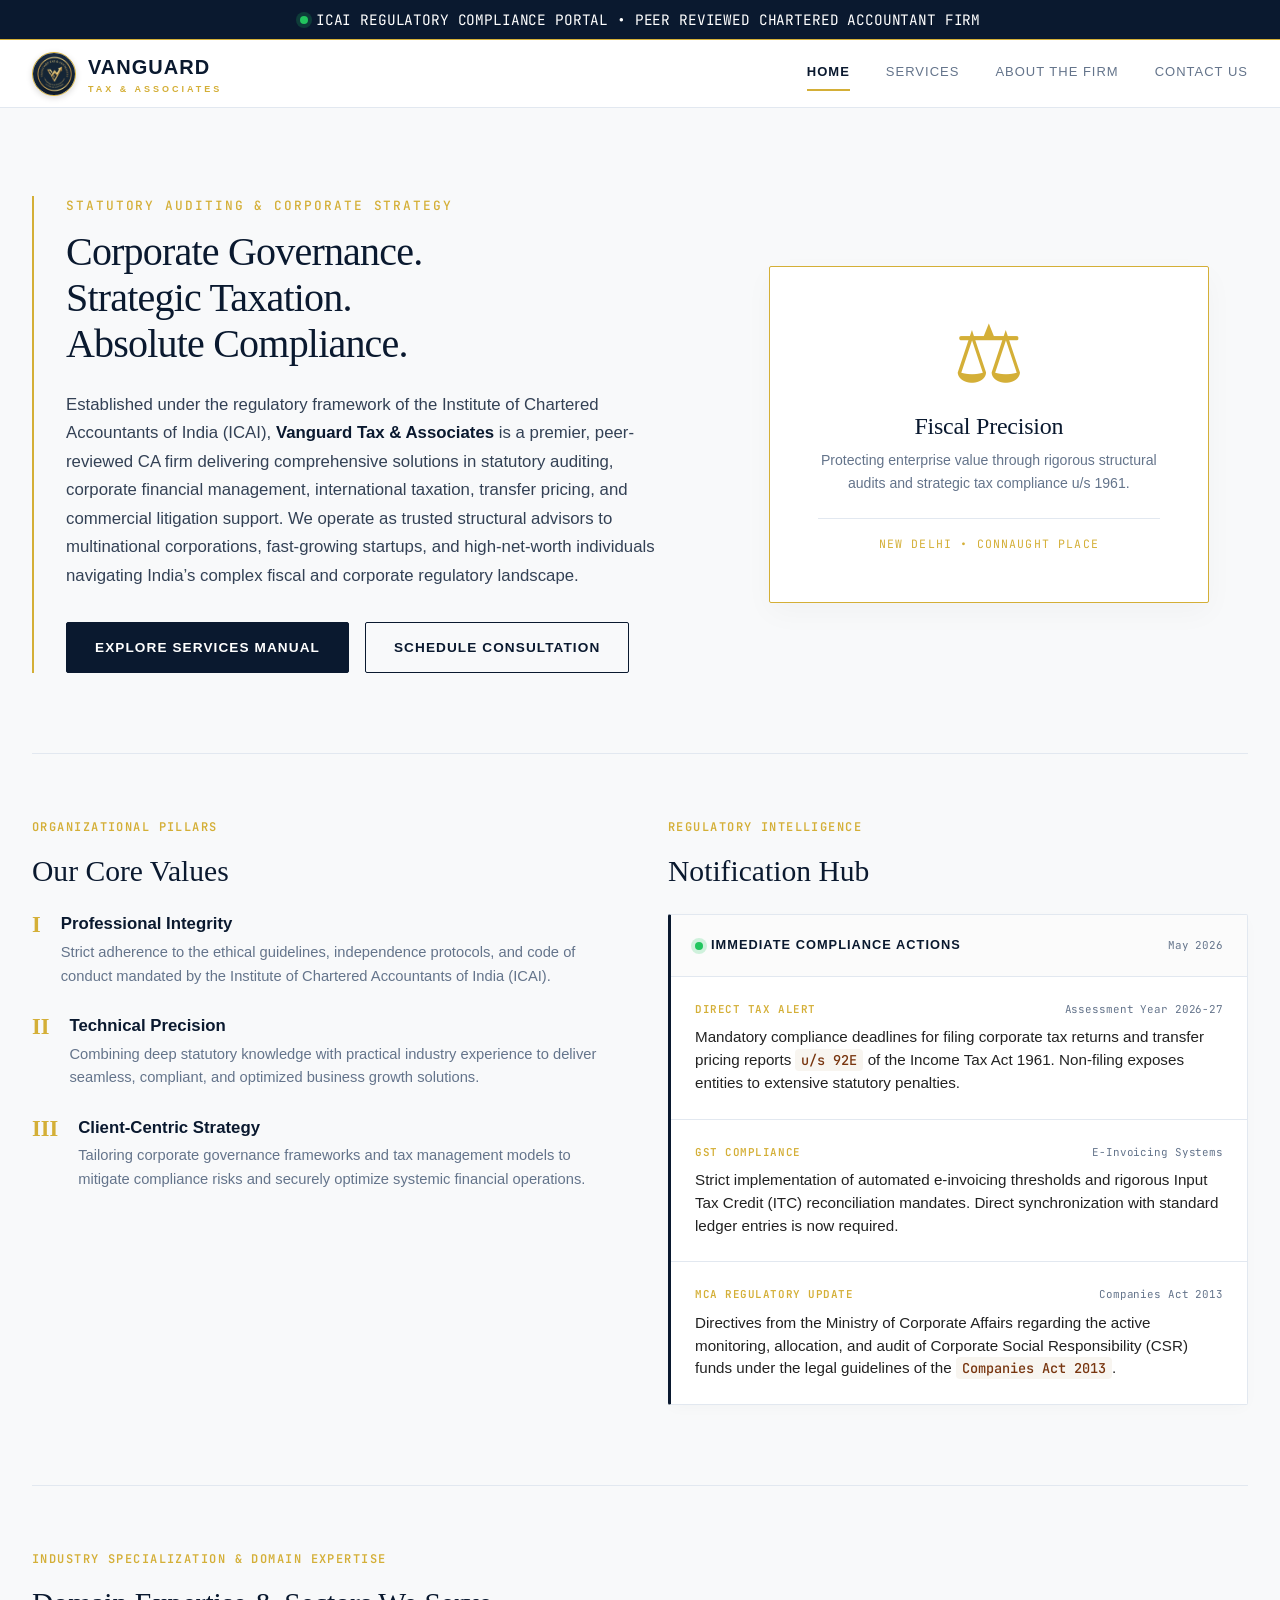
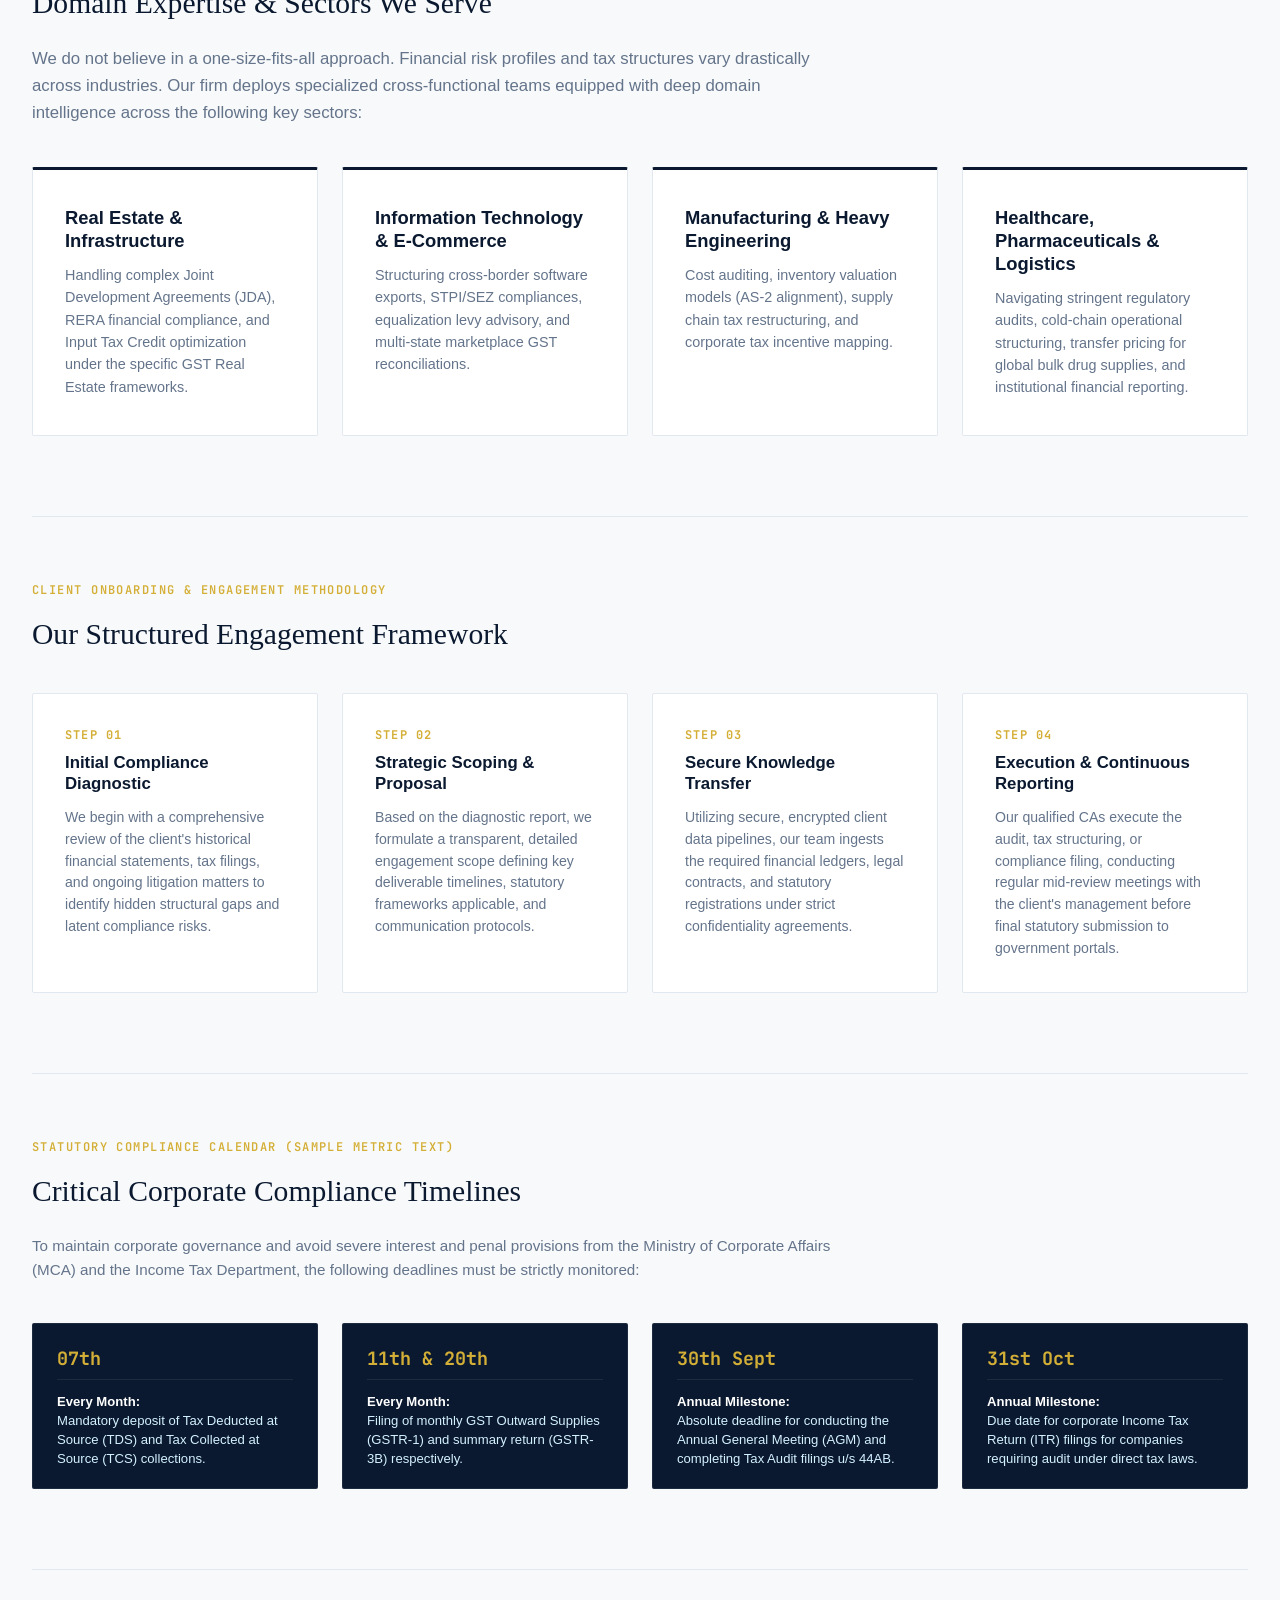
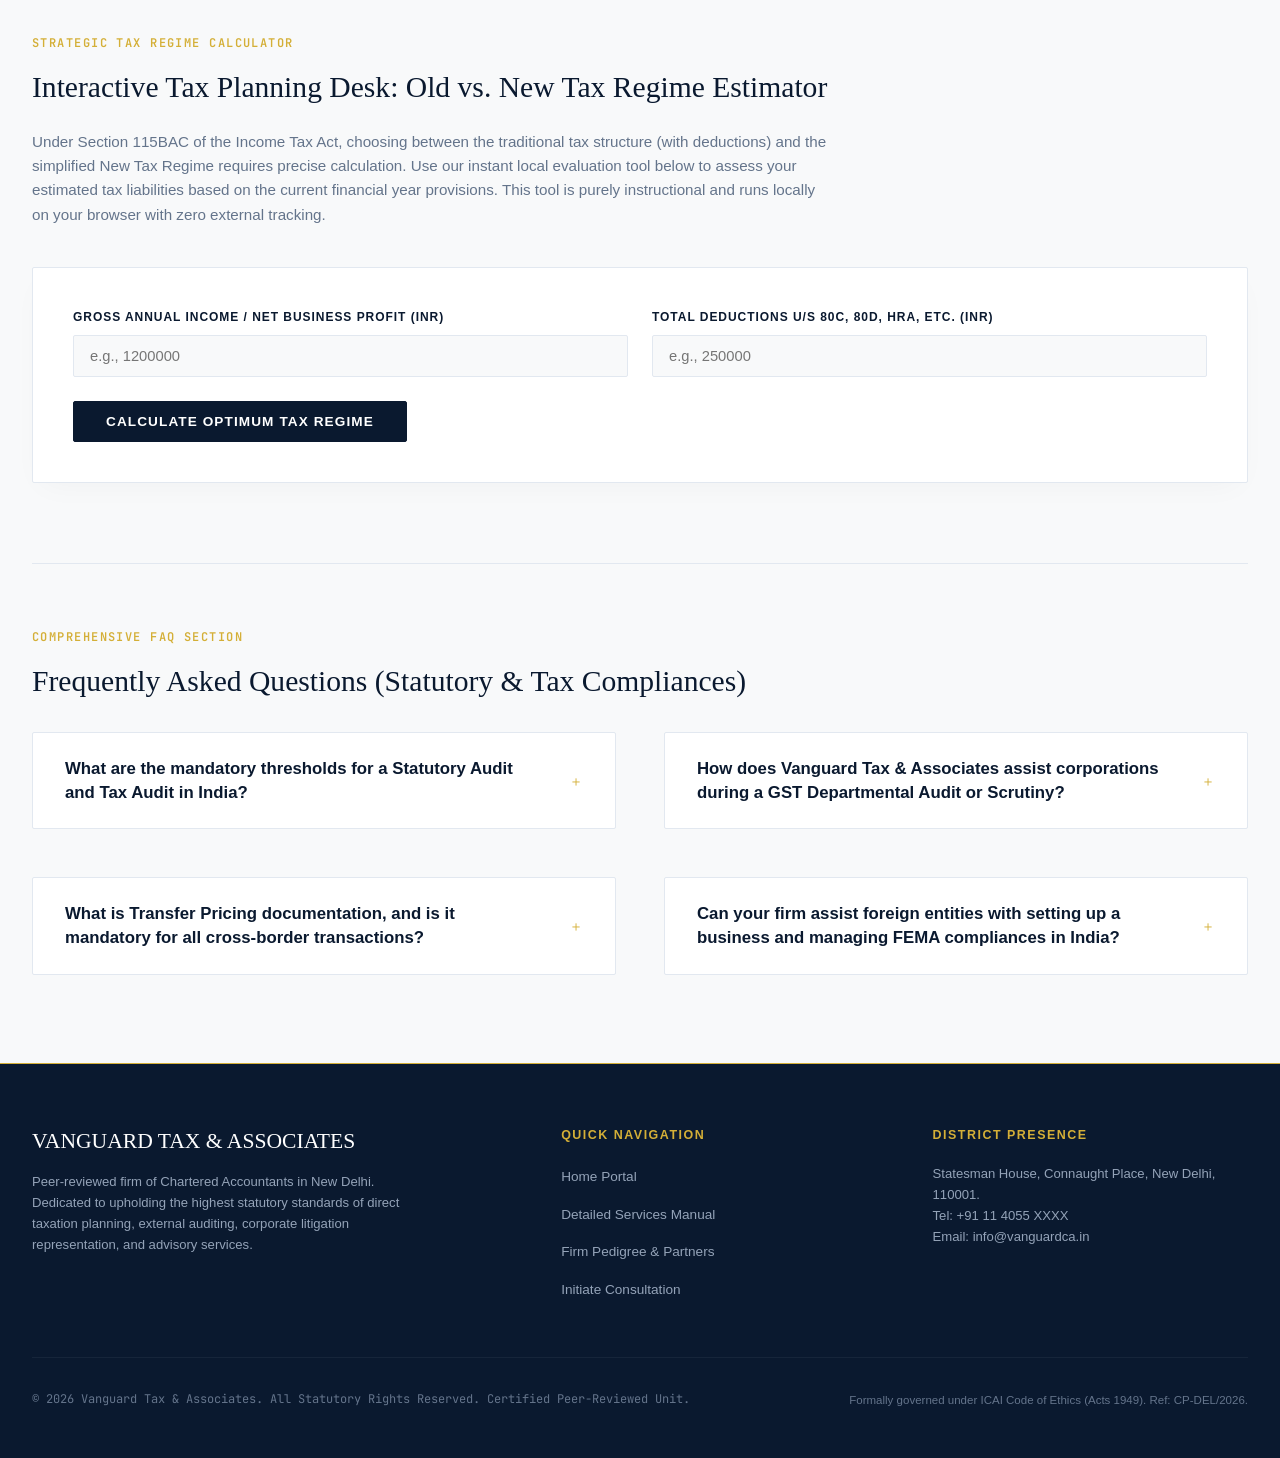
==== commit 1e33b186: "Update index.html" ====
--- a/index.html
+++ b/index.html
@@ -42,7 +42,7 @@
 
         <!-- Desktop Navigation Menu -->
         <nav id="navMenu">
-          <a href="/" class="nav-link active-nav" id="navLinkHome">Home</a>
+          <a href="/home" class="nav-link active-nav" id="navLinkHome">Home</a>
           <a href="./services" class="nav-link" id="navLinkServices">Services</a>
           <a href="./about" class="nav-link" id="navLinkAbout">About the Firm</a>
           <a href="./contact" class="nav-link" id="navLinkContact">Contact Us</a>
